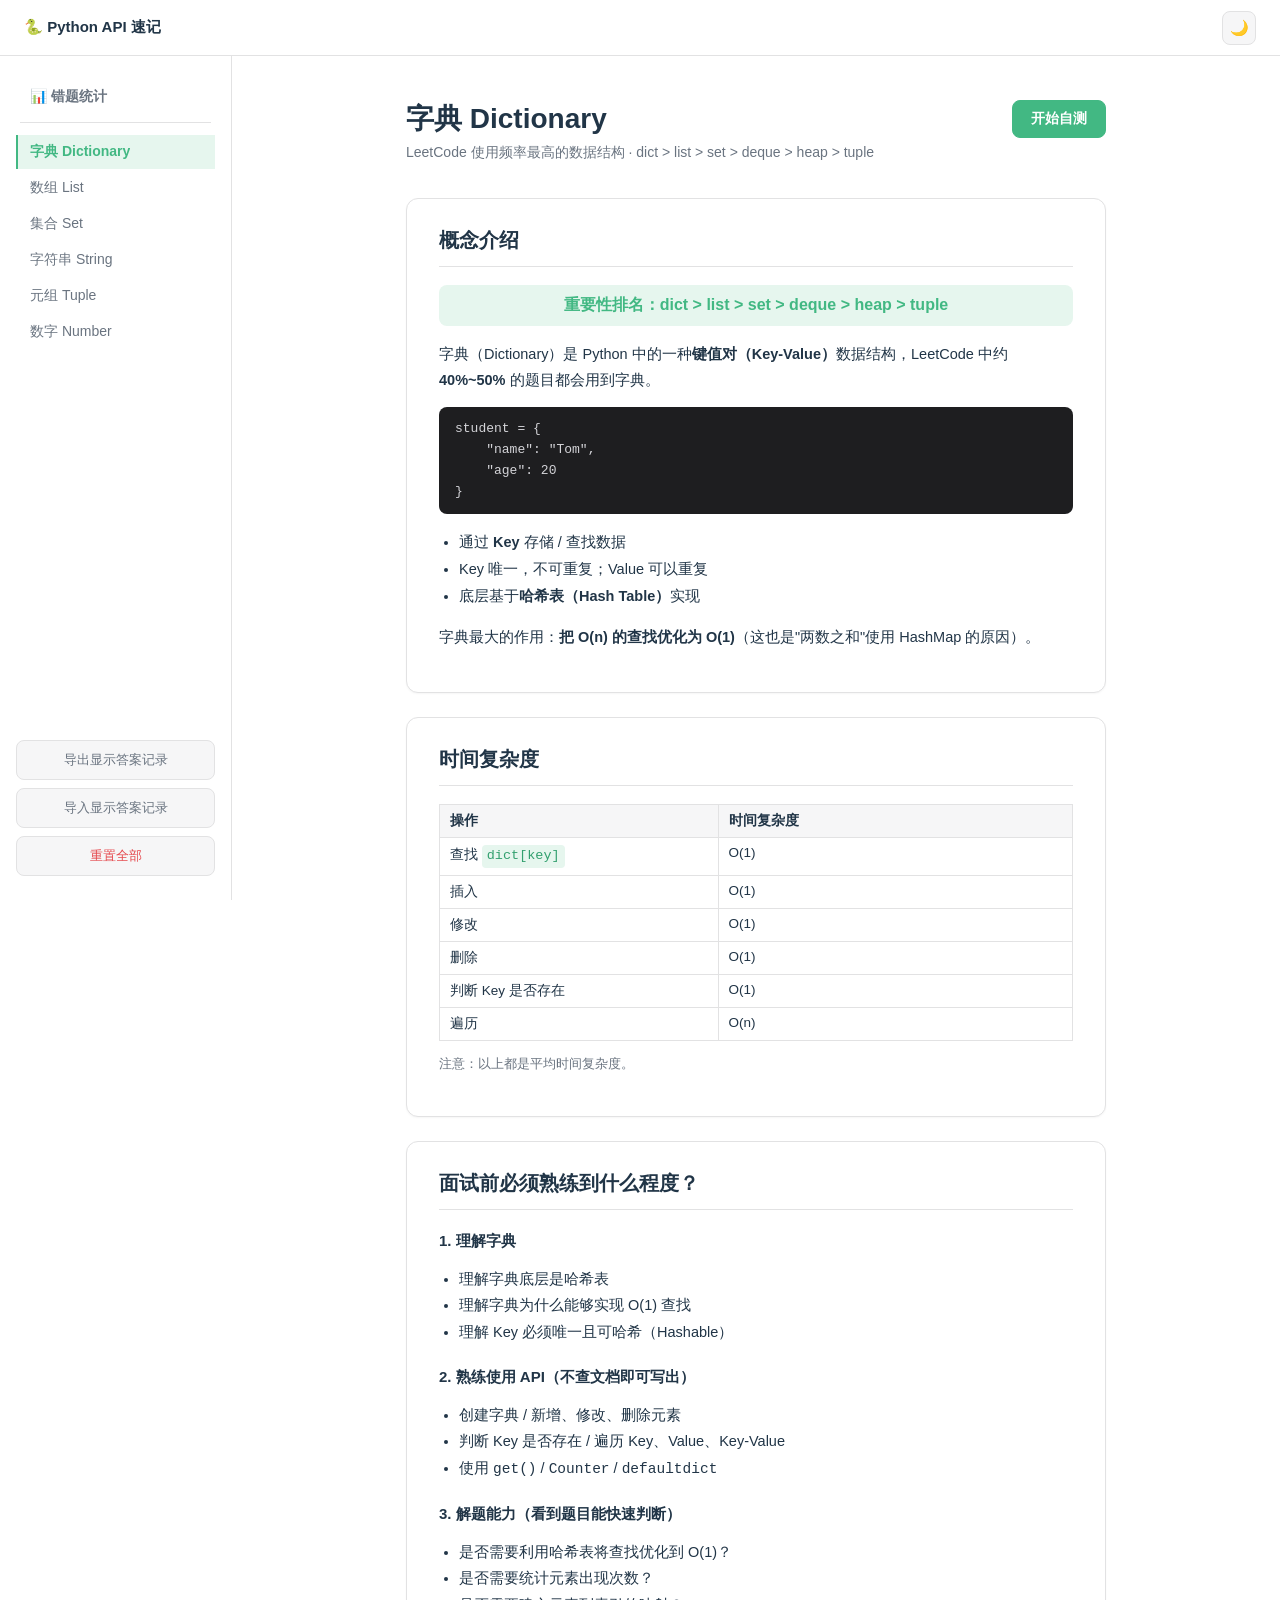
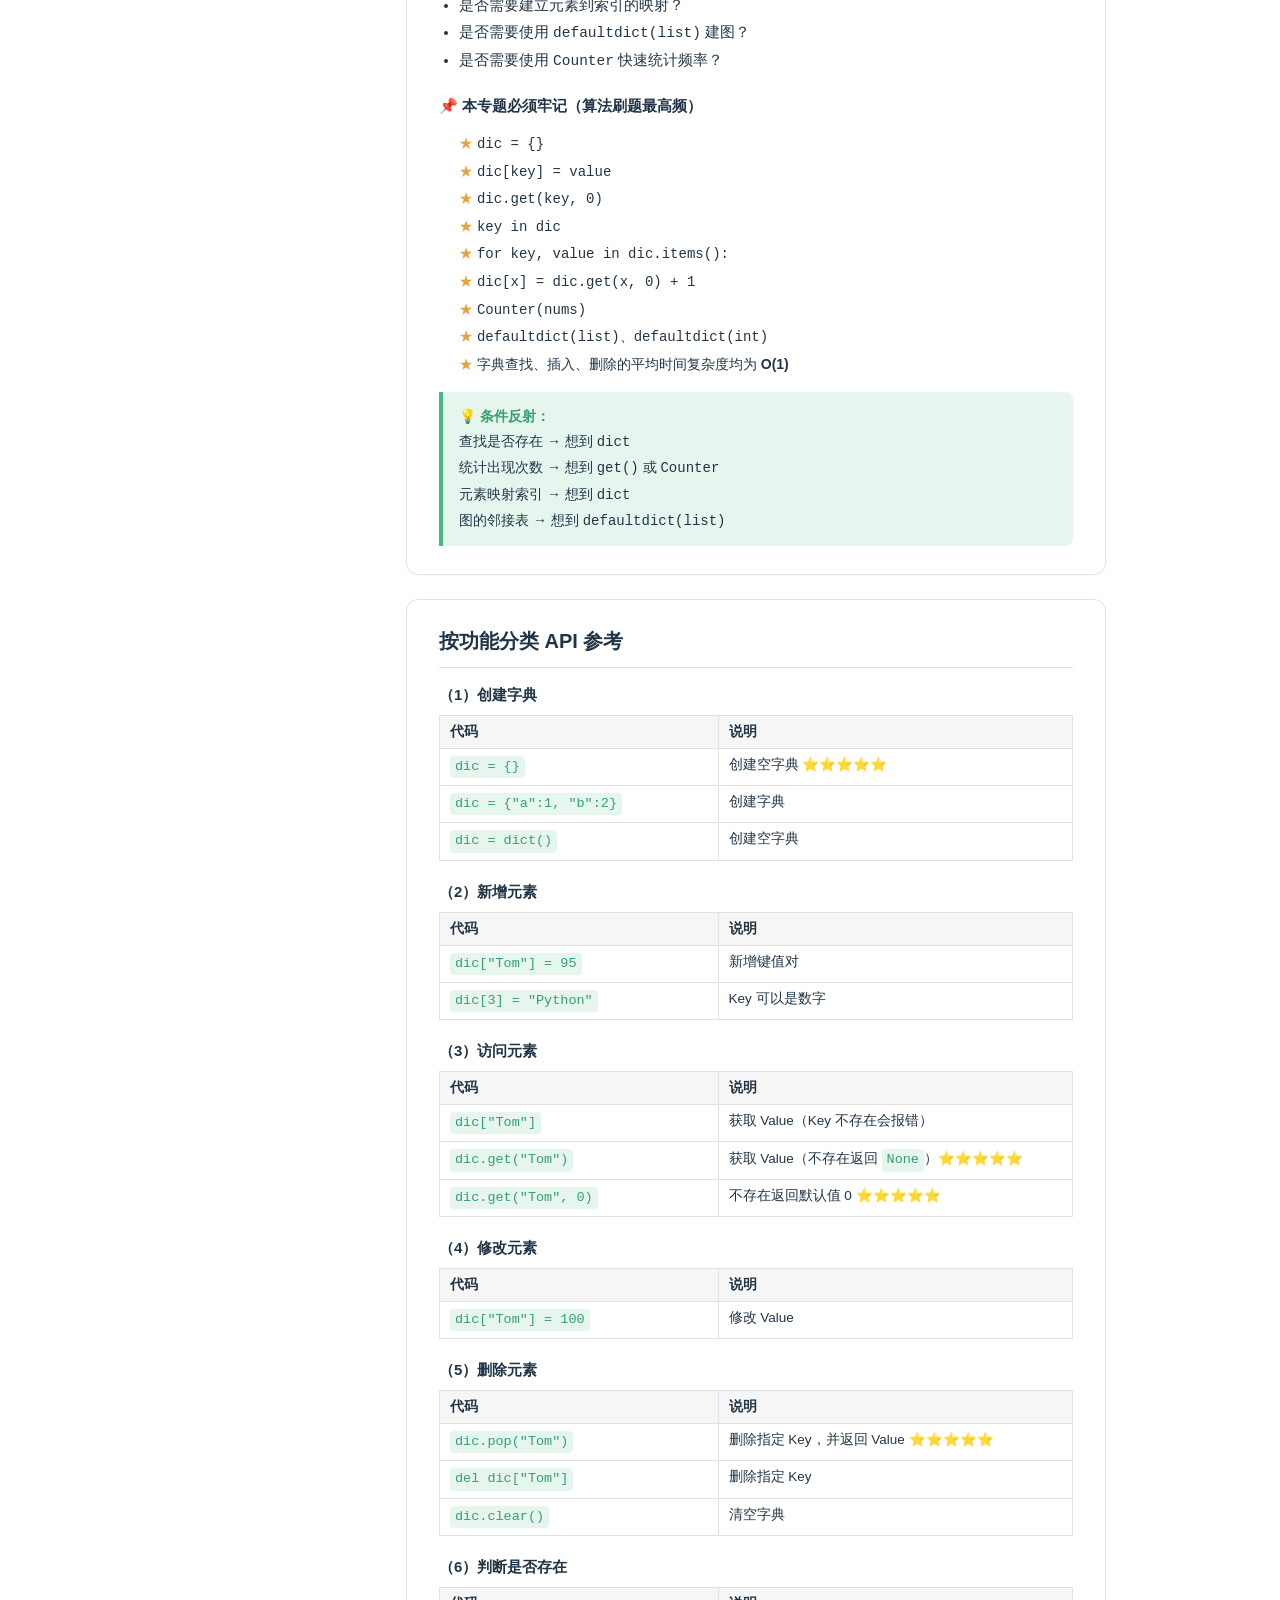
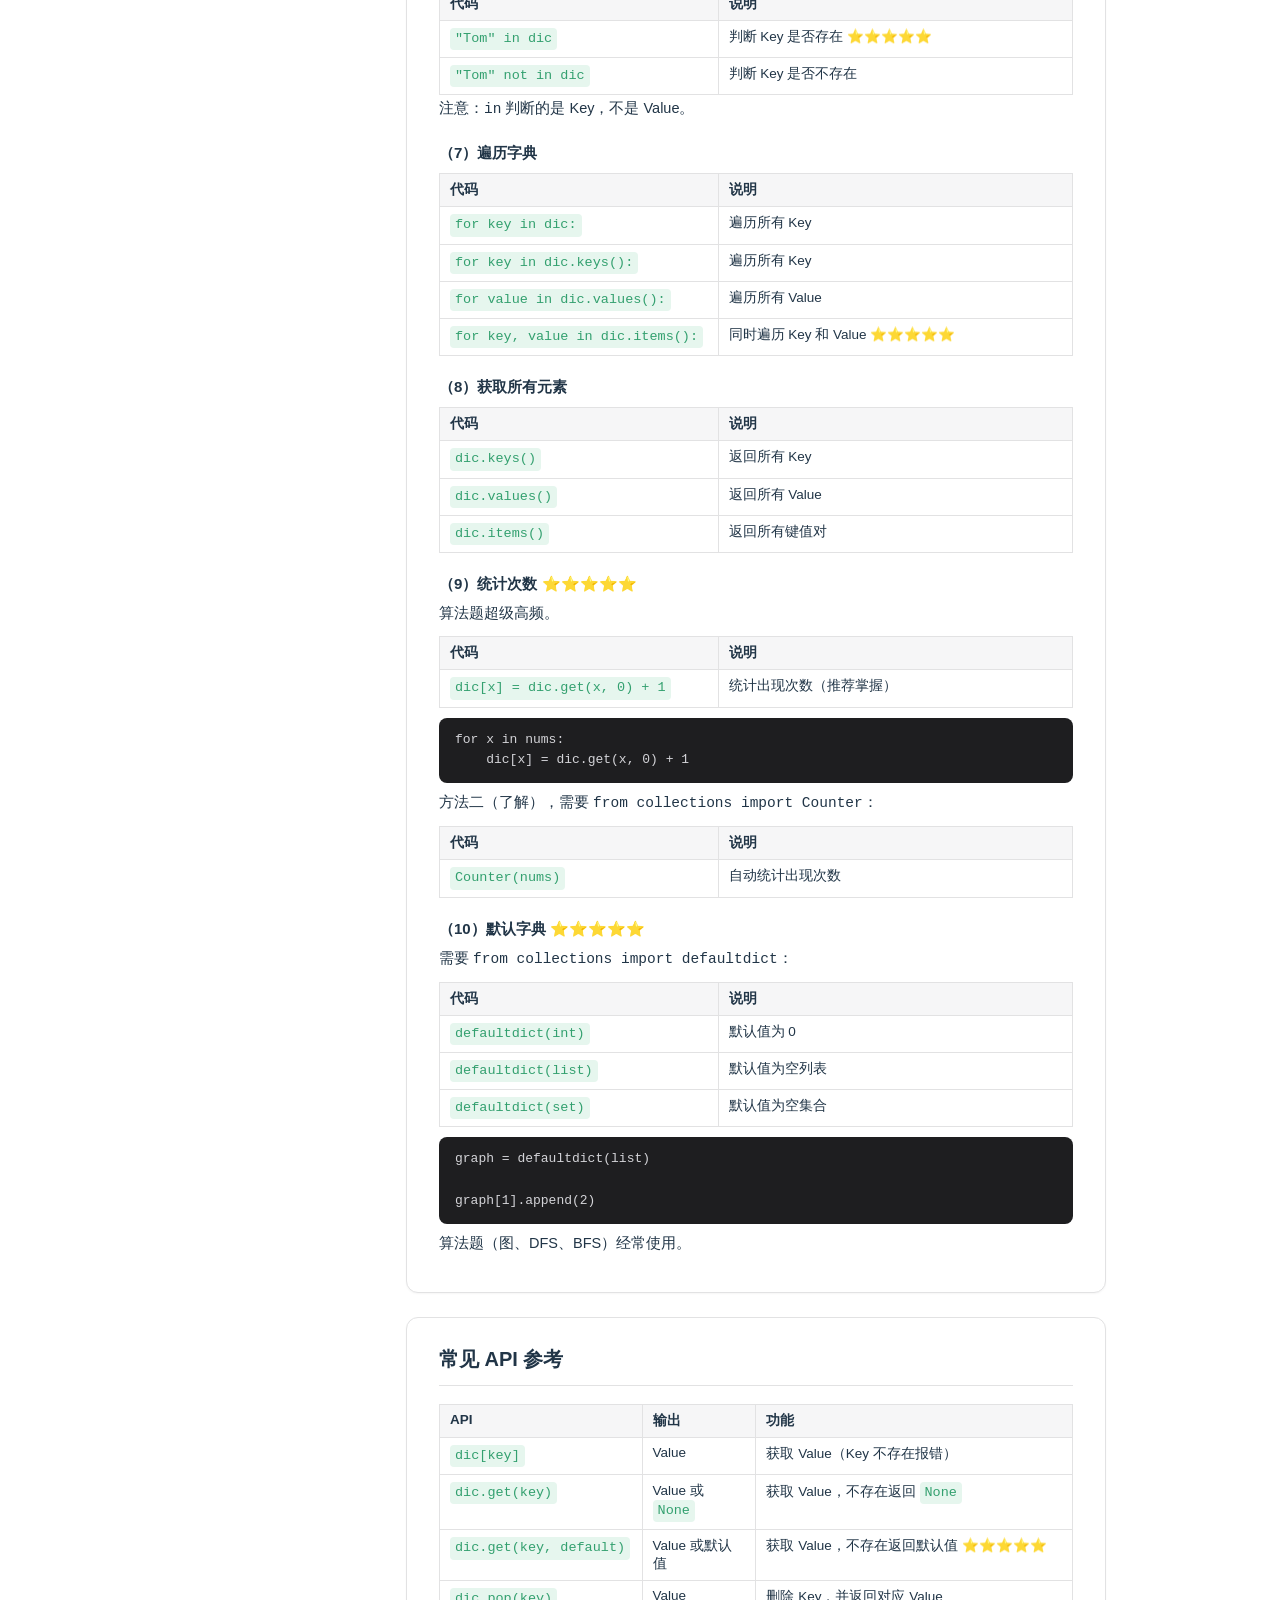
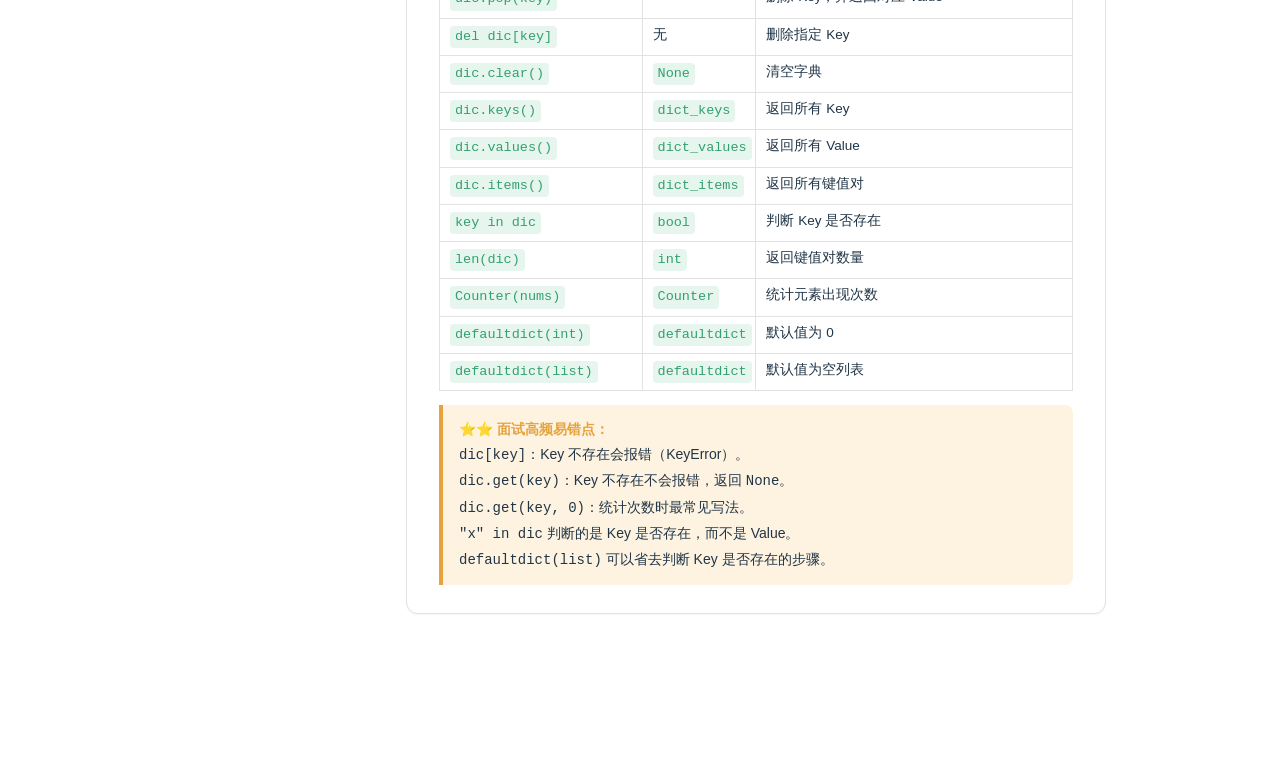
==== python_api_review.html @ 4472a309 "Initial commit: python api review static site" ====
<!doctype html>
<html lang="zh-CN">
<head>
<meta charset="UTF-8" />
<meta name="viewport" content="width=device-width, initial-scale=1.0" />
<title>Python API 速记 · 面试复习</title>
<link rel="stylesheet" href="style.css" />
</head>
<body>
<script>
(function () {
  var saved = localStorage.getItem('pyapi-theme');
  var theme = saved || (window.matchMedia && window.matchMedia('(prefers-color-scheme: dark)').matches ? 'dark' : 'light');
  document.documentElement.dataset.theme = theme;
})();
</script>
<header class="site-header">
  <div class="site-header-brand">🐍 Python API 速记</div>
  <button id="themeToggleBtn" class="theme-toggle-btn" title="切换深色/浅色模式">🌙</button>
</header>
<div class="app">
  <aside class="sidebar">
    <nav id="nav"></nav>
    <div class="sidebar-footer">
      <button id="exportBtn" class="footer-btn">导出显示答案记录</button>
      <button id="importBtn" class="footer-btn">导入显示答案记录</button>
      <input type="file" id="importFileInput" accept="application/json" style="display:none" />
      <button id="resetAllBtn" class="reset-btn">重置全部</button>
    </div>
  </aside>
  <main id="main"></main>
</div>

<script>const TOPICS = [];</script>
<script src="data/dict.js"></script>
<script src="data/list.js"></script>
<script src="data/set.js"></script>
<script src="data/str.js"></script>
<script src="data/tuple.js"></script>
<script src="data/number.js"></script>
<script src="app.js"></script>
</body>
</html>
---- style.css ----
﻿  :root{
    --bg: #ffffff;
    --bg-soft: #f6f6f7;
    --panel-bg: #ffffff;
    --text: #213547;
    --text-soft: #6a7480;
    --border: #e2e2e3;
    --accent: #42b883;
    --accent-hover: #33a06f;
    --accent-soft: #e6f6ee;
    --good: #18a058;
    --good-bg: #e7f7ee;
    --bad: #e5484d;
    --bad-bg: #fdecec;
    --warn: #e7a23d;
    --warn-bg: #fdf3e0;
    --code-bg: #1e1e20;
    --code-text: #d4d4d8;
    --star: #e7a23d;
    --header-h: 56px;
    --shadow: 0 1px 2px rgba(0,0,0,.04);
    --editor-bg: rgba(66,184,131,.07);
    --editor-text: #24292f;
    --tok-keyword: #8250df;
    --tok-string: #116329;
    --tok-number: #953800;
    --tok-const: #036666;
    --tok-comment: #6e7781;
    --tok-func: #0969da;
  }
  :root[data-theme="dark"] {
    --bg: #1b1b1f;
    --bg-soft: #202127;
    --panel-bg: #202127;
    --text: rgba(255,255,255,.87);
    --text-soft: #98999e;
    --border: #2e2e32;
    --accent: #3ba374;
    --accent-hover: #4abd8c;
    --accent-soft: rgba(66,184,131,.16);
    --good: #3dd68c;
    --good-bg: rgba(61,214,140,.14);
    --bad: #f37373;
    --bad-bg: rgba(246,102,102,.14);
    --warn: #e0a742;
    --warn-bg: rgba(224,167,66,.14);
    --code-bg: #161618;
    --code-text: #d4d4d8;
    --star: #e0a742;
    --shadow: 0 1px 2px rgba(0,0,0,.3);
    --editor-bg: rgba(66,184,131,.08);
    --editor-text: #d4d4d8;
    --tok-keyword: #c678dd;
    --tok-string: #98c379;
    --tok-number: #d19a66;
    --tok-const: #56b6c2;
    --tok-comment: #7f848e;
    --tok-func: #61afef;
  }
  * { box-sizing: border-box; }
  html { color-scheme: light; }
  html[data-theme="dark"] { color-scheme: dark; }
  body {
    margin: 0;
    font-family: -apple-system, BlinkMacSystemFont, "Segoe UI", "PingFang SC", "Microsoft YaHei", sans-serif;
    background: var(--bg);
    color: var(--text);
    transition: background .2s, color .2s;
  }
  code, .mono, pre, .code-block {
    font-family: "SFMono-Regular", Consolas, "Liberation Mono", Menlo, monospace;
  }

  /* Top header */
  .site-header {
    position: sticky;
    top: 0;
    z-index: 30;
    height: var(--header-h);
    display: flex;
    align-items: center;
    justify-content: space-between;
    padding: 0 24px;
    background: var(--bg);
    border-bottom: 1px solid var(--border);
  }
  .site-header-brand { font-size: 15px; font-weight: 700; color: var(--text); display: flex; align-items: center; gap: 8px; }
  .theme-toggle-btn {
    width: 34px;
    height: 34px;
    border-radius: 8px;
    border: 1px solid var(--border);
    background: var(--bg-soft);
    color: var(--text);
    font-size: 15px;
    cursor: pointer;
    display: flex;
    align-items: center;
    justify-content: center;
    transition: border-color .15s, background .15s;
  }
  .theme-toggle-btn:hover { border-color: var(--accent); }

  .app { display: flex; align-items: flex-start; }

  /* Sidebar */
  .sidebar {
    width: 232px;
    flex-shrink: 0;
    background: var(--bg);
    border-right: 1px solid var(--border);
    padding: 24px 16px;
    position: sticky;
    top: var(--header-h);
    height: calc(100vh - var(--header-h));
    overflow-y: auto;
    display: flex;
    flex-direction: column;
  }
  .nav-group-label {
    font-size: 11px;
    font-weight: 700;
    text-transform: uppercase;
    letter-spacing: .04em;
    color: var(--text-soft);
    padding: 0 12px;
    margin-bottom: 6px;
  }
  .nav-item {
    display: flex;
    align-items: center;
    justify-content: space-between;
    gap: 8px;
    padding: 8px 12px;
    border-left: 2px solid transparent;
    color: var(--text-soft);
    text-decoration: none;
    font-size: 14px;
    margin-bottom: 2px;
    cursor: pointer;
    transition: background .15s, color .15s, border-color .15s;
  }
  .nav-item-label { overflow: hidden; text-overflow: ellipsis; white-space: nowrap; }
  .nav-item:hover { background: var(--bg-soft); color: var(--text); }
  .nav-item.active { background: var(--accent-soft); color: var(--accent); border-left-color: var(--accent); font-weight: 600; }
  .nav-item.nav-stats-link { font-weight: 600; }
  .nav-divider { height: 1px; background: var(--border); margin: 8px 4px 12px; }
  .nav-status-dot { flex-shrink: 0; font-size: 12px; font-weight: 800; }
  .nav-status-dot.nav-status-green { color: var(--good); }
  .nav-status-dot.nav-status-yellow {
    display: inline-block;
    width: 8px;
    height: 8px;
    border-radius: 50%;
    background: var(--warn);
  }
  .sidebar-footer { margin-top: auto; padding-top: 16px; display: flex; flex-direction: column; gap: 8px; }
  .reset-btn, .footer-btn {
    width: 100%;
    padding: 10px 12px;
    border-radius: 8px;
    border: 1px solid var(--border);
    background: var(--bg-soft);
    font-size: 13px;
    cursor: pointer;
    transition: background .15s, border-color .15s;
  }
  .footer-btn { color: var(--text-soft); }
  .footer-btn:hover { background: var(--accent-soft); border-color: var(--accent); color: var(--accent); }
  .reset-btn { color: var(--bad); }
  .reset-btn:hover { background: var(--bad-bg); border-color: var(--bad); }

  /* Main */
  main { flex: 1; min-width: 0; padding: 44px 40px 120px; max-width: 780px; margin: 0 auto; }
  .topic-header { display: flex; align-items: center; justify-content: space-between; gap: 16px; margin-bottom: 6px; }
  .topic-title { font-size: 28px; font-weight: 800; margin: 0; color: var(--text); }
  .topic-sub { color: var(--text-soft); font-size: 14px; margin-bottom: 36px; }
  .mode-toggle-btn {
    flex-shrink: 0;
    padding: 9px 18px;
    border-radius: 8px;
    border: 1px solid var(--accent);
    background: var(--accent);
    color: #fff;
    font-size: 14px;
    font-weight: 600;
    cursor: pointer;
    transition: background .15s, border-color .15s;
  }
  .mode-toggle-btn:hover { background: var(--accent-hover); border-color: var(--accent-hover); }
  .mode-toggle-btn.quiz-active { background: transparent; color: var(--text-soft); border-color: var(--border); }
  .mode-toggle-btn.quiz-active:hover { border-color: var(--accent); color: var(--accent); }
  .quiz-tabs { display: flex; gap: 8px; margin-bottom: 20px; }
  .quiz-tab-btn {
    padding: 9px 16px;
    border-radius: 8px;
    border: 1px solid var(--border);
    background: var(--bg-soft);
    color: var(--text-soft);
    font-size: 13.5px;
    font-weight: 600;
    cursor: pointer;
    transition: background .15s, color .15s, border-color .15s;
  }
  .quiz-tab-btn:hover { border-color: var(--accent); color: var(--accent); }
  .quiz-tab-btn.active { background: var(--accent); border-color: var(--accent); color: #fff; }
  .note-block { margin-bottom: 22px; }
  .note-block:last-child { margin-bottom: 0; }
  .note-block h3 { font-size: 14.5px; margin: 18px 0 8px; color: var(--text); }
  .note-block h3:first-child { margin-top: 0; }
  .note-hint { font-size: 12.5px; color: var(--text-soft); margin: -4px 0 8px; }

  .panel {
    background: var(--panel-bg);
    border: 1px solid var(--border);
    border-radius: 12px;
    padding: 28px 32px;
    margin-bottom: 24px;
    box-shadow: var(--shadow);
  }
  .panel h2 {
    font-size: 20px;
    font-weight: 700;
    margin: 0 0 18px;
    padding-bottom: 12px;
    border-bottom: 1px solid var(--border);
    display: flex;
    align-items: center;
    gap: 8px;
  }
  .panel h3 {
    font-size: 15px;
    margin: 22px 0 10px;
    color: var(--text);
  }
  .panel p { line-height: 1.8; color: var(--text); font-size: 14.5px; }
  .panel ul { line-height: 1.85; font-size: 14.5px; padding-left: 20px; }
  .rank { text-align:center; font-weight:700; color: var(--accent); background: var(--accent-soft); padding: 10px; border-radius: 8px; margin: 12px 0; }
  .ref-table { width: 100%; table-layout: fixed; border-collapse: collapse; font-size: 13.5px; margin: 10px 0 4px; }
  .ref-table th, .ref-table td { border: 1px solid var(--border); padding: 7px 10px; text-align: left; vertical-align: top; overflow-wrap: break-word; }
  .ref-table th { background: var(--bg-soft); font-weight: 600; }
  .ref-table td code, .ref-table th code {
    display: inline-block;
    background: var(--accent-soft);
    color: var(--accent-hover);
    padding: 1px 5px;
    border-radius: 4px;
    white-space: pre-wrap;
    overflow-wrap: break-word;
    line-height: 1.5;
  }
  /* 默认 2 列（代码 / 说明）表格的固定列宽，保证各表格上下对齐 */
  .ref-table th:nth-child(1), .ref-table td:nth-child(1) { width: 44%; }
  .ref-table th:nth-child(2), .ref-table td:nth-child(2) { width: 56%; }
  /* 3 列（API / 输出 / 功能）表格单独指定列宽 */
  .ref-table.cols-3 th:nth-child(1), .ref-table.cols-3 td:nth-child(1) { width: 32%; }
  .ref-table.cols-3 th:nth-child(2), .ref-table.cols-3 td:nth-child(2) { width: 18%; }
  .ref-table.cols-3 th:nth-child(3), .ref-table.cols-3 td:nth-child(3) { width: 50%; }
  .code-block {
    background: var(--code-bg);
    color: var(--code-text);
    padding: 12px 16px;
    border-radius: 8px;
    font-size: 13px;
    line-height: 1.6;
    white-space: pre-wrap;
    overflow-x: auto;
    margin: 10px 0;
  }
  .star-list { list-style: none; padding-left: 0; }
  .star-list li:before { content: "★ "; color: var(--star); }
  .star-list li { line-height: 1.9; font-size: 14px; }
  .callout {
    background: var(--accent-soft);
    border-left: 4px solid var(--accent);
    padding: 12px 16px;
    border-radius: 0 8px 8px 0;
    font-size: 14px;
    margin-top: 14px;
    line-height: 1.8;
  }
  .callout b { color: var(--accent-hover); }
  .callout.warning {
    background: var(--warn-bg);
    border-left-color: var(--warn);
  }
  .callout.warning b { color: var(--warn); }

  /* Quiz groups */
  .qgroup { margin-bottom: 26px; }
  .qgroup:last-child { margin-bottom: 4px; }
  .qgroup-heading { font-size: 15px; font-weight: 700; margin: 0 0 8px; color: var(--text); }
  .scenario {
    display: flex;
    align-items: flex-start;
    gap: 10px;
    background: var(--bg-soft);
    border: 1px dashed var(--border);
    border-radius: 8px;
    padding: 10px 14px;
    margin-bottom: 12px;
  }
  .scenario-label {
    flex-shrink: 0;
    font-size: 11px;
    font-weight: 700;
    color: var(--accent);
    background: var(--accent-soft);
    padding: 2px 8px;
    border-radius: 5px;
    margin-top: 2px;
  }
  .scenario pre { margin: 0; font-size: 13px; line-height: 1.6; white-space: pre-wrap; }

  .q { margin-bottom: 18px; }
  .q-prompt { font-size: 14px; margin-bottom: 6px; line-height: 1.6; }
  .q-prompt .n { color: var(--text-soft); margin-right: 4px; }

  /* 代码编辑区：textarea 叠在语法高亮 pre 上面，文字透明只露光标 */
  .q-code-editor {
    display: grid;
    background: var(--editor-bg);
    border-left: 3px solid var(--accent);
    border-radius: 0 8px 8px 0;
    transition: background .15s, box-shadow .15s;
  }
  .q-code-editor:focus-within { box-shadow: 0 0 0 2px var(--accent-soft); }
  .q-code-editor.correct { background: var(--good-bg); }
  .q-code-editor.incorrect { background: var(--bad-bg); }
  .q-code-editor.viewed { background: var(--warn-bg); }
  /* pre 和 textarea 叠在同一个 grid 格子里，textarea 在后面所以会盖在上层 */
  .q-code-highlight, .q-code-input {
    grid-area: 1 / 1;
    margin: 0;
    width: 100%;
    padding: 10px 14px;
    font-family: "SFMono-Regular", Consolas, "Liberation Mono", Menlo, monospace;
    font-size: 13px;
    line-height: 1.6;
    white-space: pre-wrap;
    word-wrap: break-word;
    tab-size: 4;
    box-sizing: border-box;
  }
  .q-code-highlight {
    color: var(--editor-text);
    pointer-events: none;
  }
  .q-code-highlight code { font: inherit; color: inherit; background: none; padding: 0; }
  .q-code-input {
    display: block;
    background: transparent;
    color: transparent;
    -webkit-text-fill-color: transparent;
    caret-color: var(--editor-text);
    appearance: none;
    -webkit-appearance: none;
    border: none;
    outline: none;
    resize: none;
    overflow: hidden;
  }
  .tok-keyword { color: var(--tok-keyword); }
  .tok-string { color: var(--tok-string); }
  .tok-number { color: var(--tok-number); }
  .tok-const { color: var(--tok-const); }
  .tok-comment { color: var(--tok-comment); font-style: italic; }
  .tok-func { color: var(--tok-func); }

  .q-toolbar { margin-top: 6px; display: flex; align-items: center; gap: 10px; }
  .q-icon {
    width: 20px;
    height: 20px;
    flex-shrink: 0;
    border-radius: 50%;
    display: flex;
    align-items: center;
    justify-content: center;
    font-size: 12px;
    font-weight: 800;
    visibility: hidden;
  }
  .q-icon.correct { visibility: visible; background: var(--good-bg); color: var(--good); }
  .q-icon.incorrect { visibility: visible; background: var(--bad-bg); color: var(--bad); }
  .q-answer-btn {
    background: none;
    border: none;
    color: var(--text-soft);
    text-decoration: underline;
    text-underline-offset: 2px;
    cursor: pointer;
    font-size: 12.5px;
    padding: 0;
  }
  .q-answer-btn:hover { color: var(--accent); }
  .q-answer-text {
    display: none;
    color: var(--accent);
    font-size: 12.5px;
    background: var(--accent-soft);
    padding: 2px 8px;
    border-radius: 5px;
    white-space: pre-wrap;
  }
  .q-answer-text.visible { display: inline-block; }

  /* 错题统计 / 错题回顾 */
  .panel-section-title {
    display: flex;
    align-items: center;
    justify-content: space-between;
    gap: 12px;
    margin: 0 0 16px;
    padding-bottom: 12px;
    border-bottom: 1px solid var(--border);
  }
  .panel-section-title h2 { margin: 0; padding: 0; border: none; font-size: 18px; }
  .stats-review-btn {
    flex-shrink: 0;
    padding: 7px 14px;
    border-radius: 7px;
    border: 1px solid var(--accent);
    background: var(--accent-soft);
    color: var(--accent);
    font-size: 12.5px;
    font-weight: 600;
    cursor: pointer;
    transition: background .15s;
  }
  .stats-review-btn:hover { background: var(--accent); color: #fff; }
  .stats-empty { color: var(--text-soft); font-size: 14px; }

  .q-result {
    margin-top: 6px;
    font-size: 12.5px;
    font-weight: 600;
    display: none;
  }
  .q-result.correct { display: block; color: var(--good); }
  .q-result.incorrect { display: block; color: var(--bad); }
  .q-code-input:disabled { opacity: .7; cursor: not-allowed; }

  .review-submit-row {
    margin-top: 22px;
    padding-top: 18px;
    border-top: 1px solid var(--border);
    display: flex;
    align-items: center;
    gap: 16px;
  }
  .review-submit-btn {
    padding: 10px 22px;
    border-radius: 8px;
    border: 1px solid var(--accent);
    background: var(--accent);
    color: #fff;
    font-size: 14px;
    font-weight: 600;
    cursor: pointer;
  }
  .review-submit-btn:hover { background: var(--accent-hover); }
  .review-submit-btn:disabled { opacity: .5; cursor: not-allowed; }
  .review-result-summary { font-size: 14px; color: var(--text-soft); }
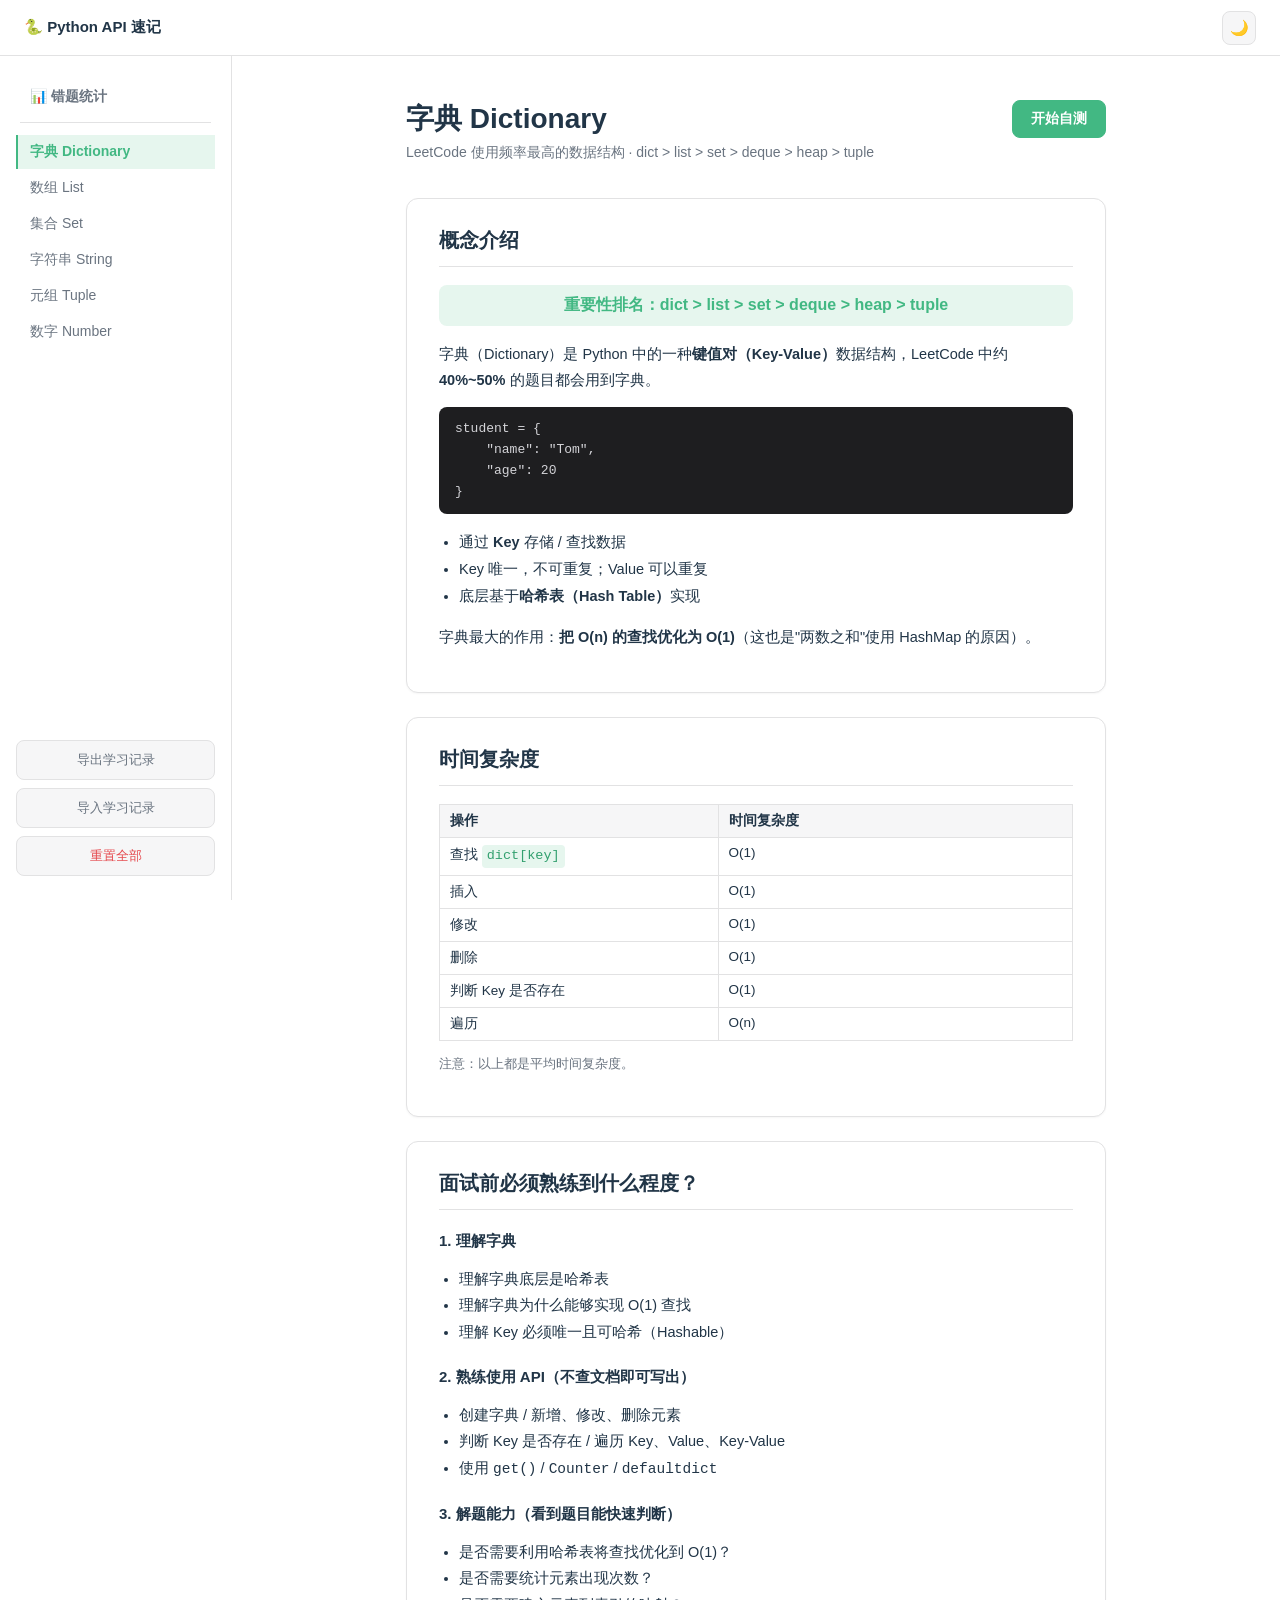
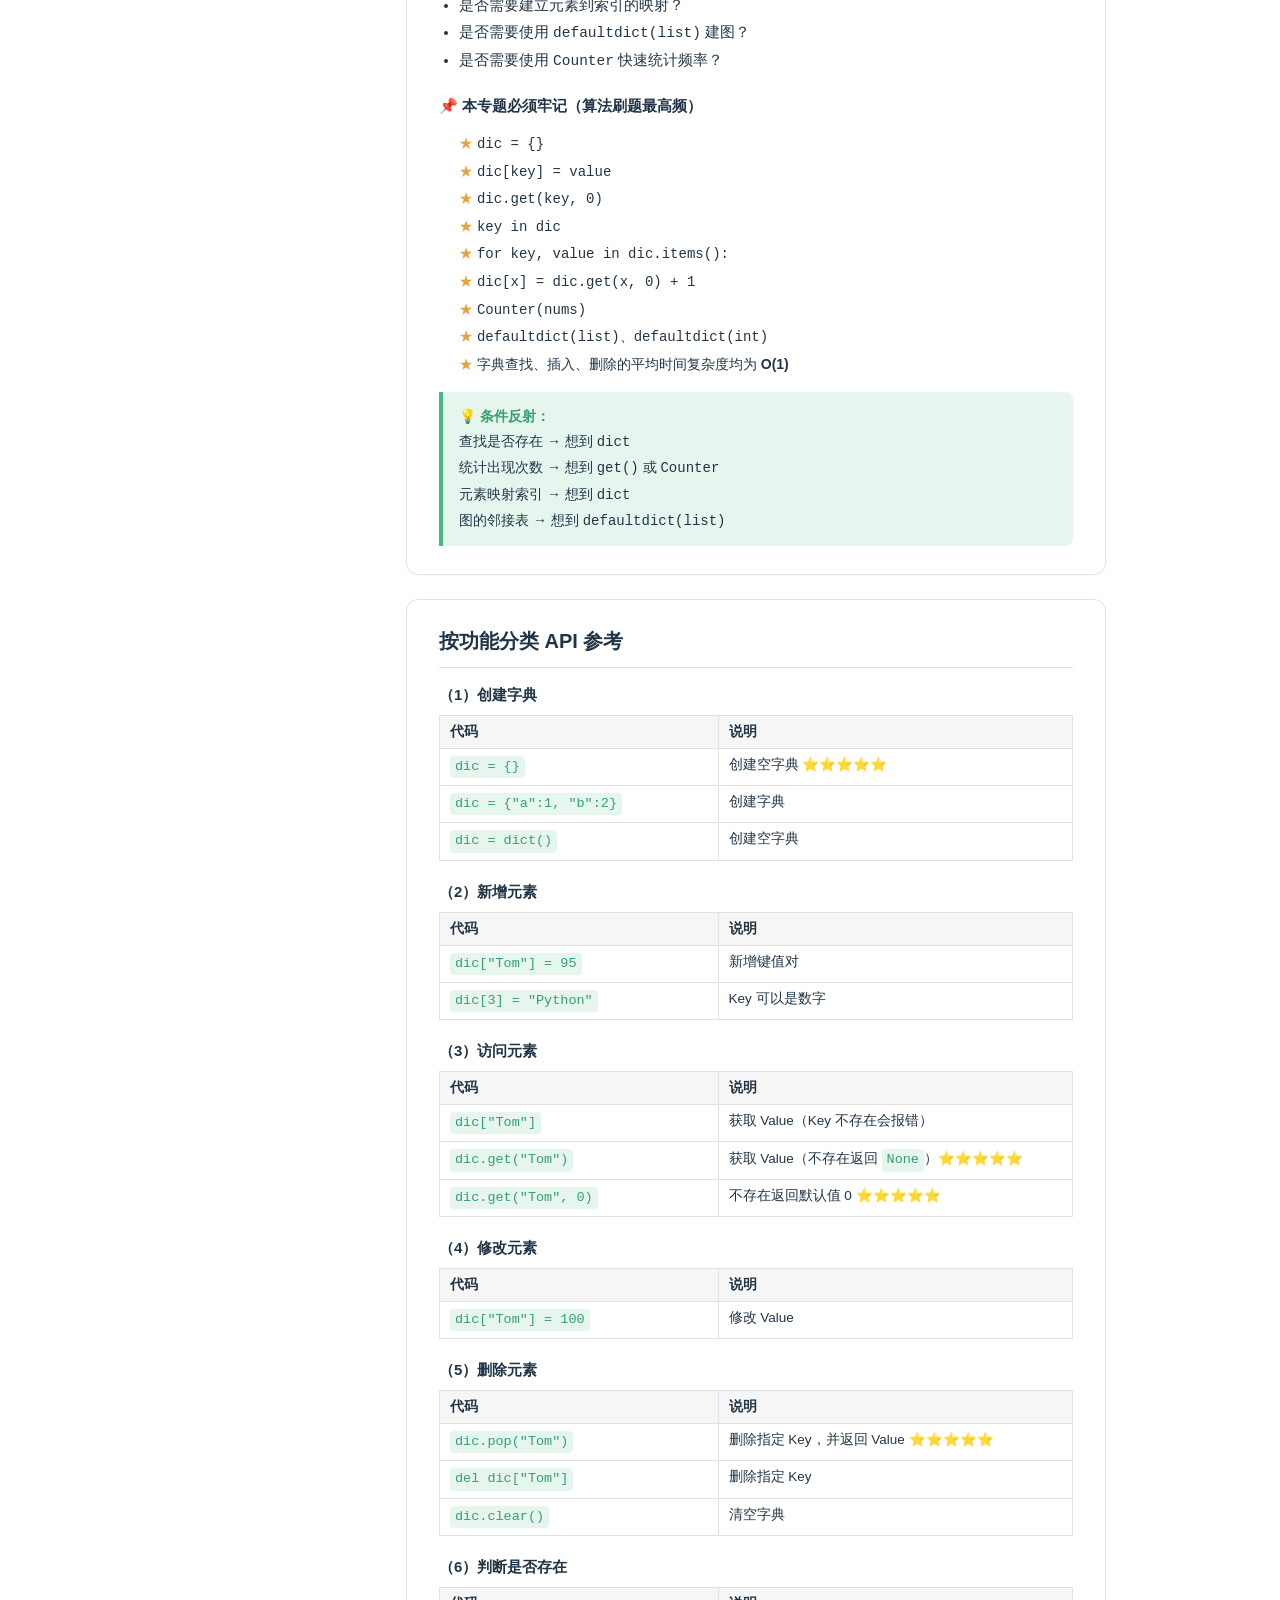
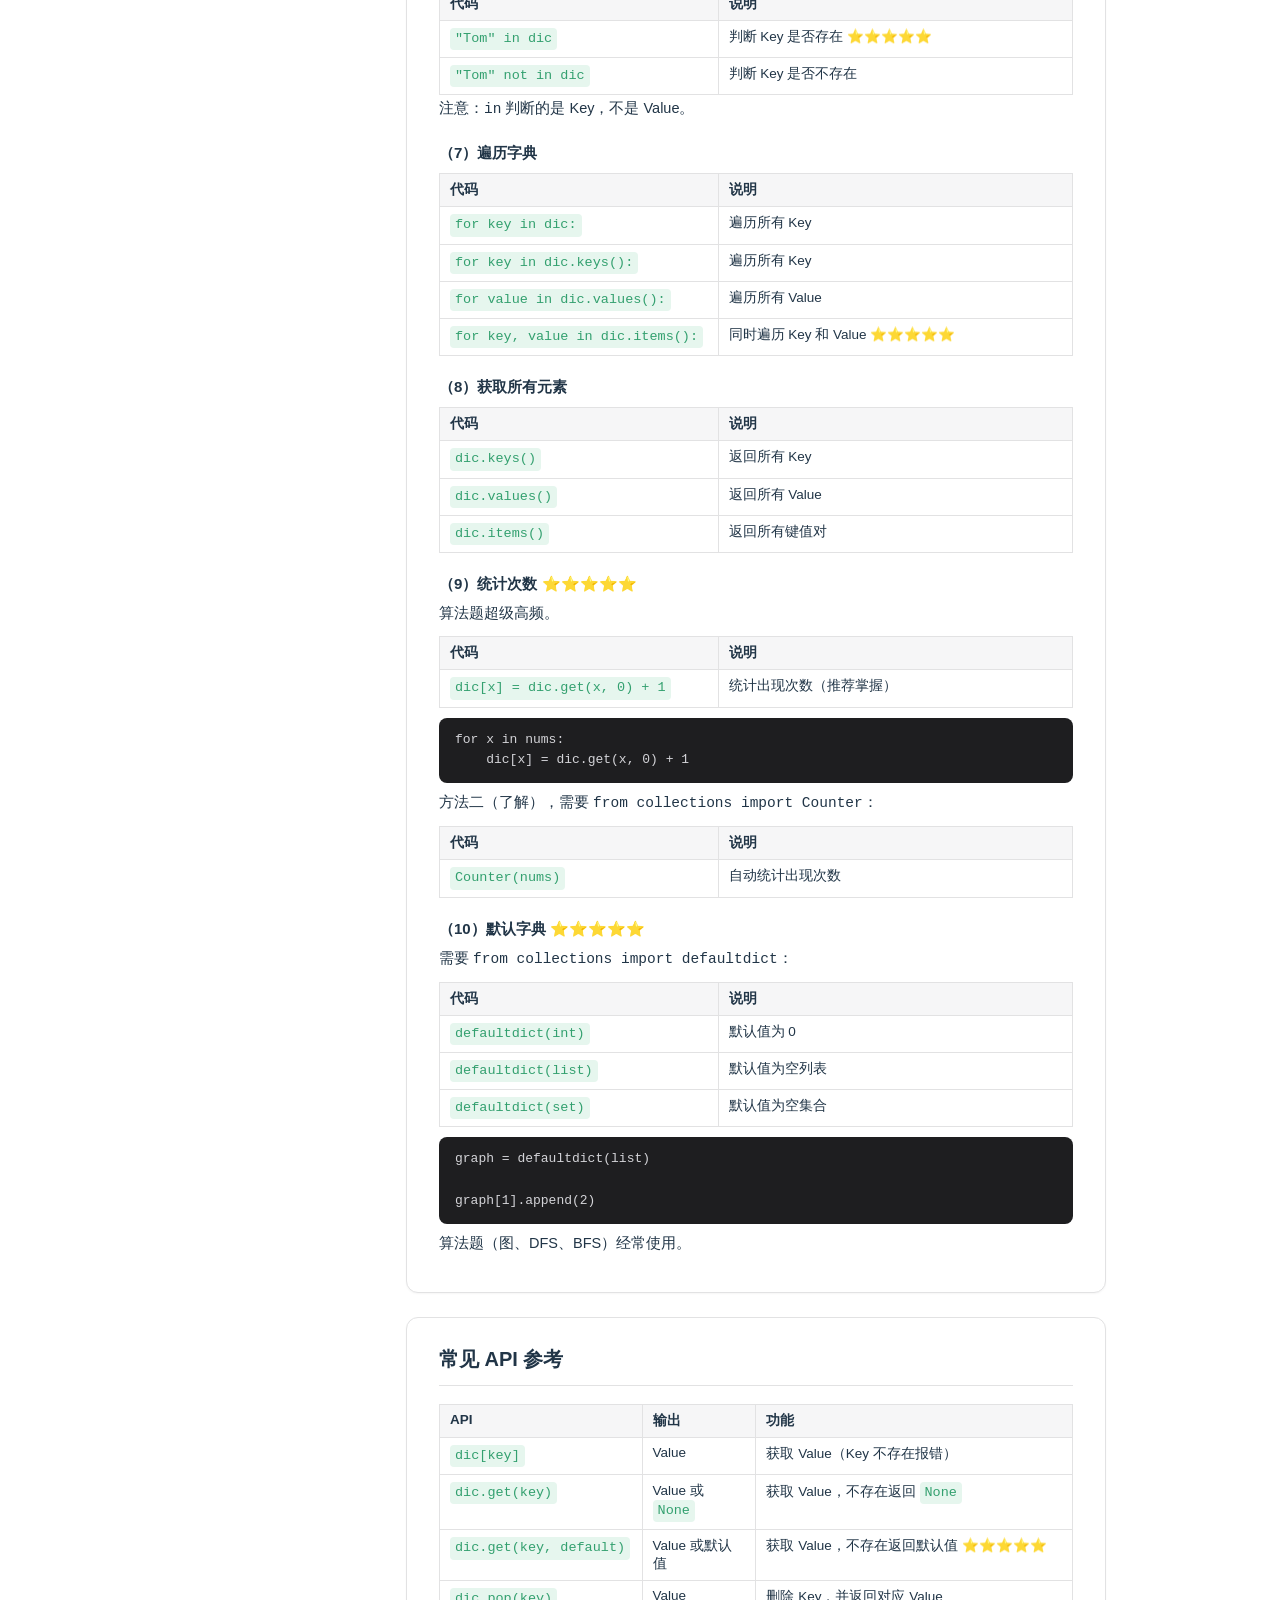
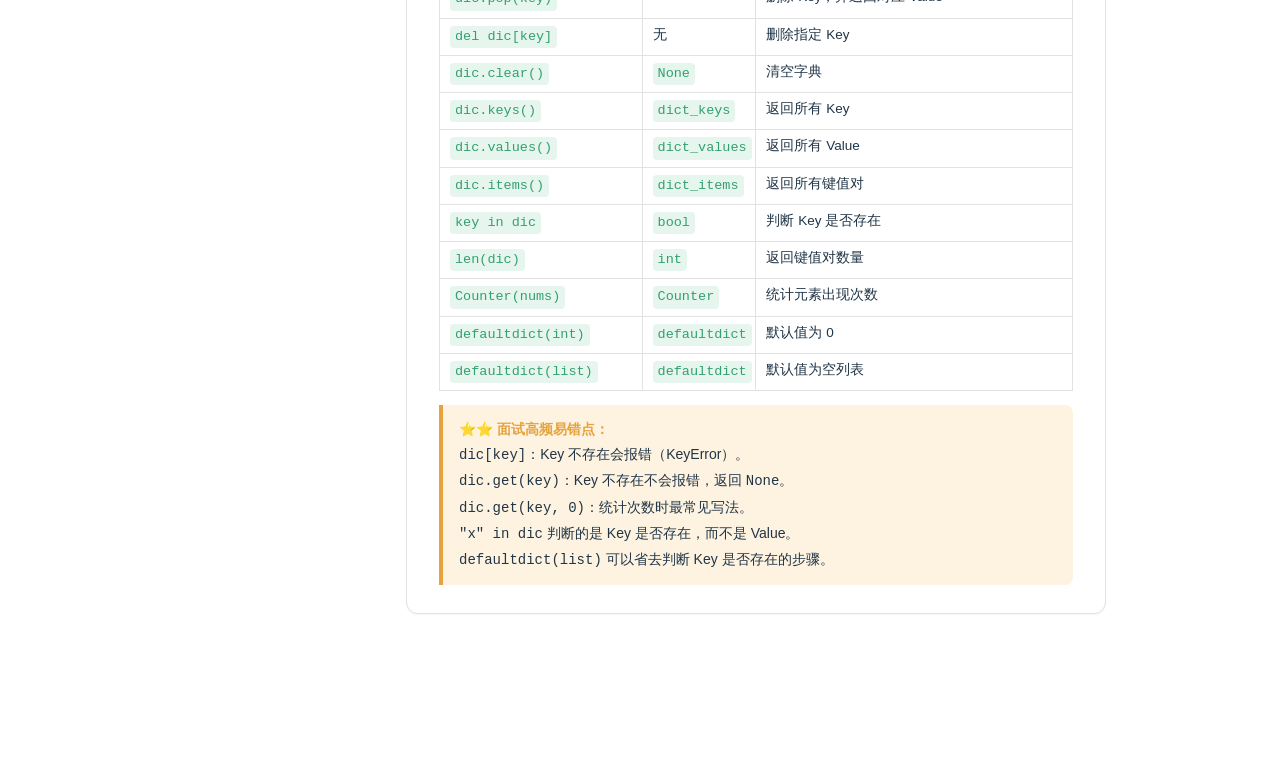
==== commit 59f66d67: "Export/import now also preserves filled-in answers, not just view counts" ====
--- a/python_api_review.html
+++ b/python_api_review.html
@@ -10,7 +10,7 @@
 <script>
 (function () {
   var saved = localStorage.getItem('pyapi-theme');
-  var theme = saved || (window.matchMedia && window.matchMedia('(prefers-color-scheme: dark)').matches ? 'dark' : 'light');
+  var theme = saved || 'light';
   document.documentElement.dataset.theme = theme;
 })();
 </script>
@@ -22,8 +22,8 @@
   <aside class="sidebar">
     <nav id="nav"></nav>
     <div class="sidebar-footer">
-      <button id="exportBtn" class="footer-btn">导出显示答案记录</button>
-      <button id="importBtn" class="footer-btn">导入显示答案记录</button>
+      <button id="exportBtn" class="footer-btn">导出学习记录</button>
+      <button id="importBtn" class="footer-btn">导入学习记录</button>
       <input type="file" id="importFileInput" accept="application/json" style="display:none" />
       <button id="resetAllBtn" class="reset-btn">重置全部</button>
     </div>
